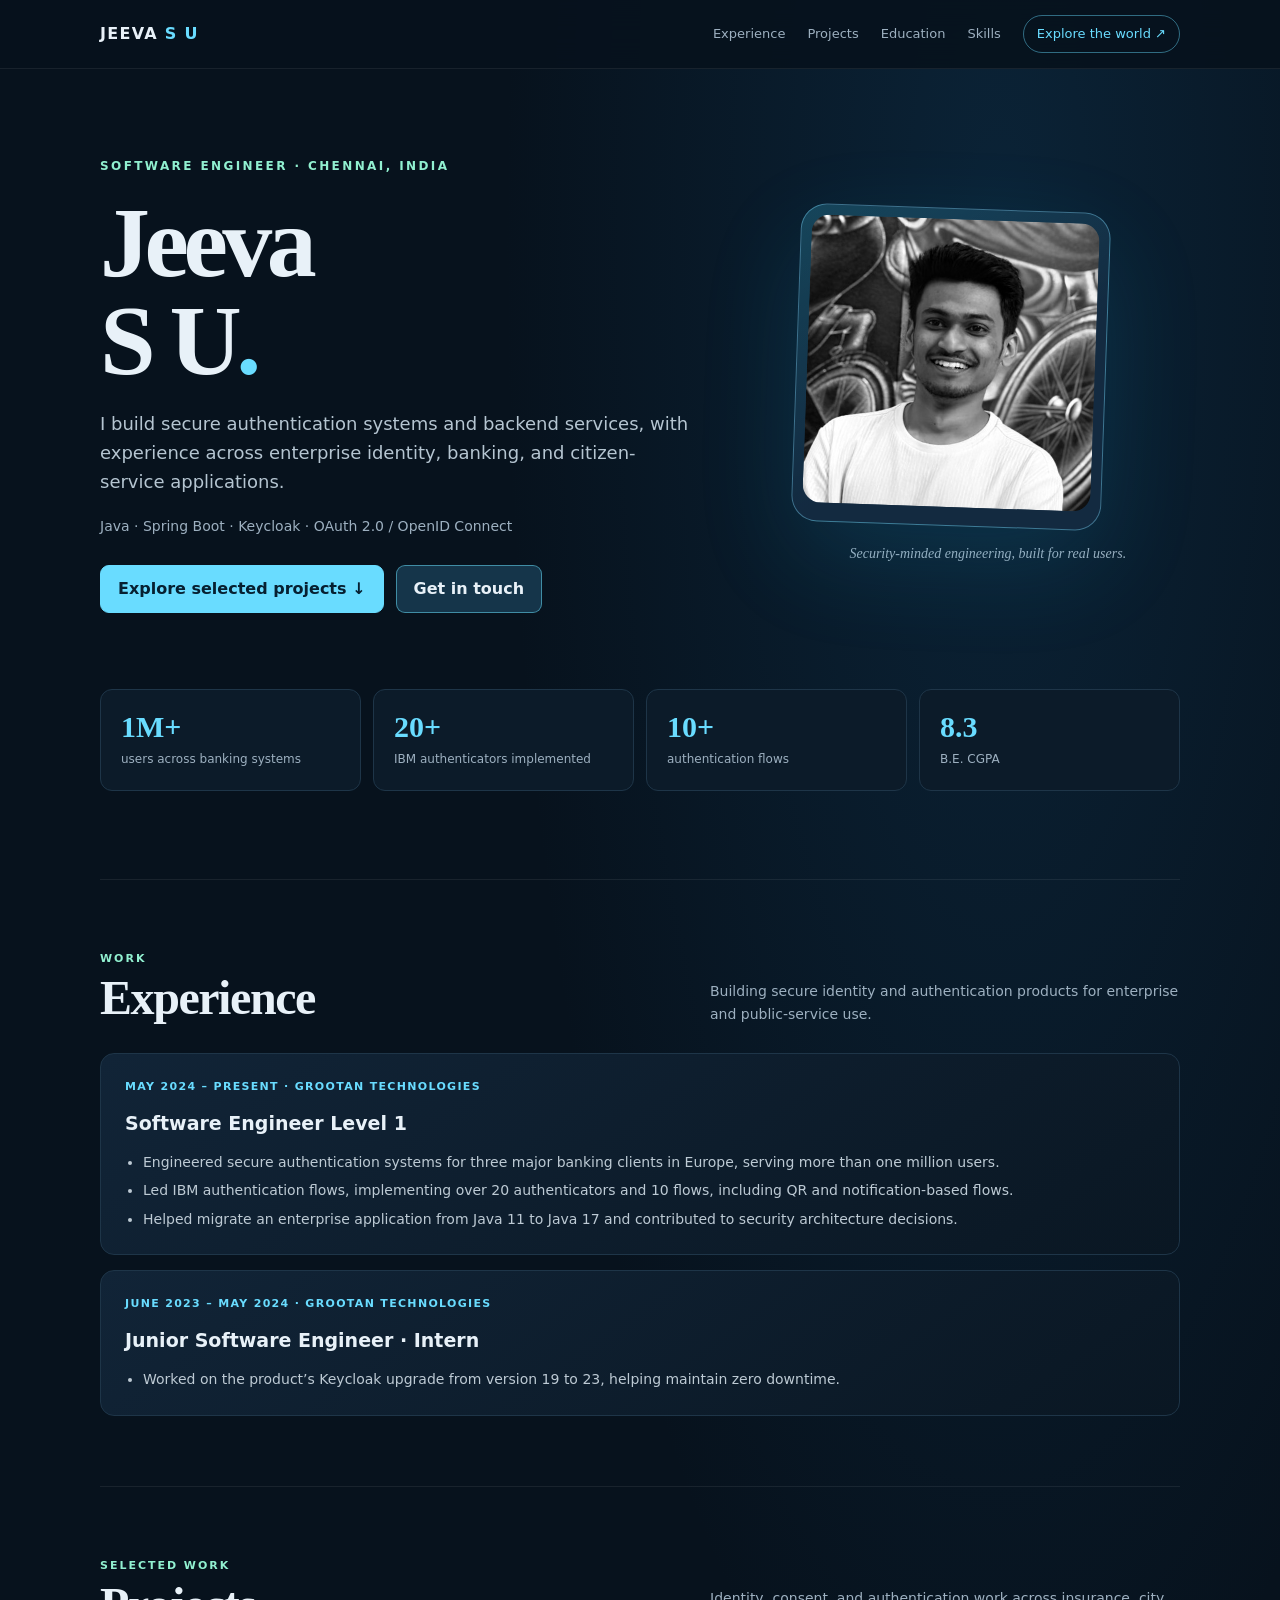
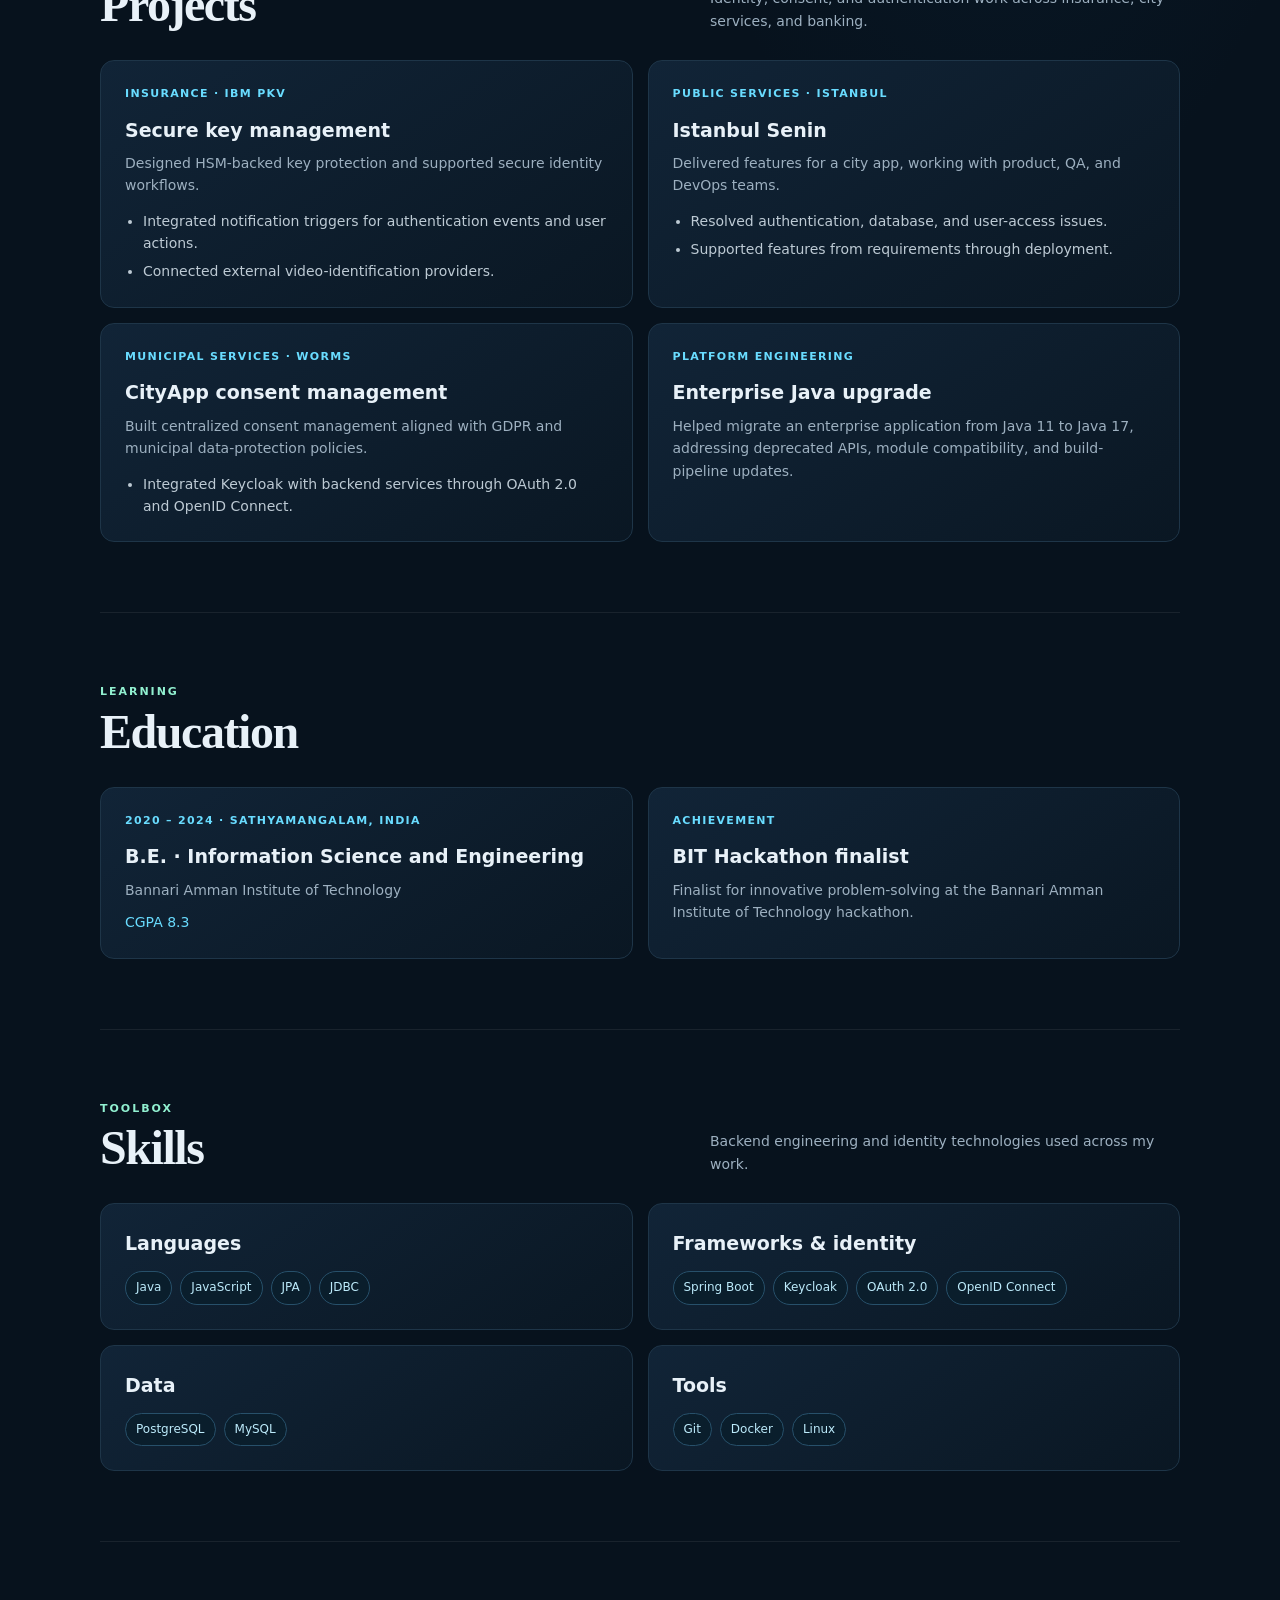
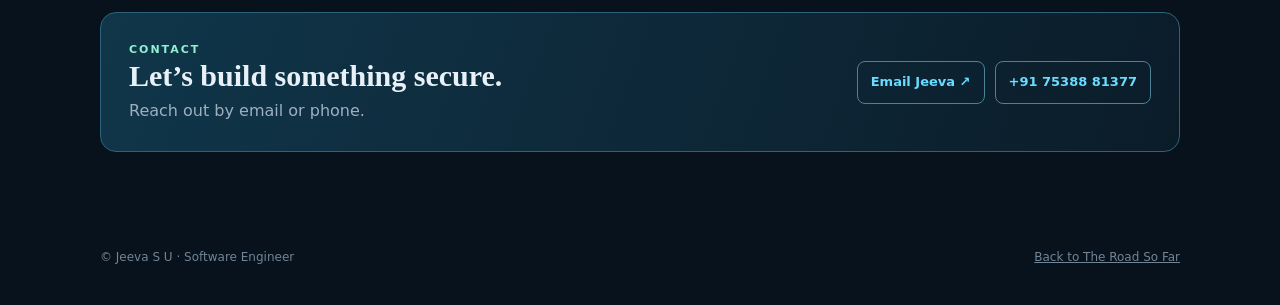
==== portfolio/index.html @ 40c274bf "Add standalone portfolio route" ====
<!doctype html>
<html lang="en">
<head>
  <meta charset="utf-8">
  <meta name="viewport" content="width=device-width, initial-scale=1">
  <meta name="theme-color" content="#07121d">
  <meta name="description" content="Jeeva S U — Software Engineer focused on secure authentication, identity and backend systems.">
  <title>Jeeva S U · Software Engineer</title>
  <style>
    :root{color-scheme:dark;--bg:#07121d;--panel:#0d1c2a;--line:#1e3548;--text:#e8f1f8;--muted:#9db0c0;--cyan:#69dcff;--mint:#91f0d0;--serif:Georgia,'Times New Roman',serif;--sans:Inter,ui-sans-serif,system-ui,-apple-system,BlinkMacSystemFont,'Segoe UI',sans-serif}
    *{box-sizing:border-box}html{scroll-behavior:smooth}body{margin:0;background:radial-gradient(ellipse at 78% 7%,#12456a55,transparent 35%),var(--bg);color:var(--text);font-family:var(--sans);line-height:1.6}a{color:inherit}a:focus-visible{outline:3px solid var(--mint);outline-offset:4px}.wrap{width:min(1080px,calc(100% - 40px));margin:auto}
    .top{position:sticky;top:0;z-index:5;background:#07121de8;border-bottom:1px solid #ffffff12;backdrop-filter:blur(16px)}.nav{height:68px;display:flex;align-items:center;justify-content:space-between;gap:20px}.brand{font-weight:800;letter-spacing:.08em;text-decoration:none}.brand span{color:var(--cyan)}.navlinks{display:flex;gap:22px;align-items:center}.navlinks a{font-size:13px;color:var(--muted);text-decoration:none}.navlinks a:hover{color:var(--cyan)}.worldLink{padding:8px 13px;border:1px solid #61d3f577;border-radius:999px;color:var(--cyan)!important}
    .hero{min-height:620px;display:grid;grid-template-columns:1.25fr .75fr;align-items:center;gap:55px;padding:82px 0 70px}.eyebrow{font-size:12px;font-weight:800;letter-spacing:.2em;text-transform:uppercase;color:var(--mint)}h1{font:700 clamp(54px,9vw,100px)/.98 var(--serif);letter-spacing:-.055em;margin:18px 0 20px}.hero p{max-width:600px;color:#b5c5d1;font-size:18px}.hero .subline{color:var(--muted);font-size:14px}.actions{display:flex;gap:12px;flex-wrap:wrap;margin-top:28px}.button{display:inline-flex;align-items:center;justify-content:center;min-height:46px;padding:10px 17px;border:1px solid #66d9f688;border-radius:9px;background:#15354a;color:var(--text);font-weight:750;text-decoration:none}.button.primary{background:var(--cyan);color:#062031;border-color:var(--cyan)}.button:hover{filter:brightness(1.12)}.portrait{width:min(310px,76vw);aspect-ratio:1;border:1px solid #7ddcff66;border-radius:26px;padding:10px;justify-self:center;transform:rotate(2deg);background:linear-gradient(145deg,#43d8ff38,#132a40 60%);box-shadow:0 35px 100px #1ba7dc24}.portrait img{width:100%;height:100%;object-fit:cover;border-radius:18px;filter:saturate(.85)}.portraitNote{margin-top:20px;text-align:center;color:var(--muted);font:italic 14px var(--serif)}
    .stats{display:grid;grid-template-columns:repeat(4,1fr);gap:12px;margin:0 auto 88px}.stat{padding:19px 20px;background:#0c1b29;border:1px solid var(--line);border-radius:12px}.stat strong{display:block;color:var(--cyan);font:700 30px/1.2 var(--serif)}.stat span{font-size:12px;color:var(--muted)}section{padding:70px 0;border-top:1px solid #ffffff12}.sectionHead{display:flex;align-items:end;justify-content:space-between;gap:20px;margin-bottom:28px}.kicker{color:var(--mint);font-size:11px;font-weight:800;letter-spacing:.18em;text-transform:uppercase}.sectionHead h2{margin:5px 0 0;font:700 clamp(32px,5vw,48px)/1.1 var(--serif);letter-spacing:-.03em}.sectionHead p{max-width:470px;margin:0;color:var(--muted);font-size:14px}.grid{display:grid;grid-template-columns:repeat(2,1fr);gap:15px}.card{padding:24px;background:linear-gradient(145deg,#112437,#0a1723);border:1px solid var(--line);border-radius:14px}.card h3{margin:0 0 7px;font-size:19px}.card p{margin:0;color:var(--muted);font-size:14px}.card small{display:block;margin-bottom:12px;color:var(--cyan);font-size:11px;font-weight:800;letter-spacing:.12em;text-transform:uppercase}.card ul{padding-left:18px;margin:13px 0 0;color:#bdcad4;font-size:14px}.card li+li{margin-top:6px}.timeline{display:grid;gap:15px}.wide{grid-column:1/-1}.skills{display:grid;grid-template-columns:repeat(2,1fr);gap:15px}.chips{display:flex;flex-wrap:wrap;gap:8px;margin-top:13px}.chips span{padding:6px 10px;border:1px solid #27506a;background:#0a1e2c;border-radius:999px;color:#bceafa;font-size:12px}.contactBox{display:flex;align-items:center;justify-content:space-between;gap:24px;padding:28px;background:linear-gradient(110deg,#10364a,#0b1c29);border:1px solid #2d627a;border-radius:16px}.contactBox h3{margin:0;font:700 30px var(--serif)}.contactBox p{margin:5px 0 0;color:var(--muted)}.contactLinks{display:flex;gap:10px;flex-wrap:wrap}.contactLinks a{padding:10px 13px;border:1px solid #4a8296;border-radius:8px;text-decoration:none;color:var(--cyan);font-size:13px;font-weight:700}.footer{padding:26px 0 38px;color:#718596;font-size:12px}.footer .wrap{display:flex;justify-content:space-between;gap:15px}
    @media(max-width:760px){.nav{height:auto;min-height:62px;align-items:flex-start;padding:15px 0}.navlinks{justify-content:flex-end;gap:10px;flex-wrap:wrap}.navlinks a{font-size:11px}.navlinks a:not(.worldLink){display:none}.hero{min-height:auto;grid-template-columns:1fr;gap:28px;padding:70px 0 48px}.heroText{order:1}.portrait{order:0;width:min(190px,55vw);justify-self:start}.hero p{font-size:16px}.stats{grid-template-columns:repeat(2,1fr);margin-bottom:35px}.sectionHead{display:block}.sectionHead p{margin-top:12px}.grid,.skills{grid-template-columns:1fr}.wide{grid-column:auto}.contactBox{display:block}.contactLinks{margin-top:20px}.footer .wrap{display:block}.footer span{display:block;margin-top:7px}}
    @media(prefers-reduced-motion:reduce){html{scroll-behavior:auto}}
  </style>
</head>
<body>
  <header class="top"><nav class="nav wrap" aria-label="Main navigation">
    <a class="brand" href="#top">JEEVA <span>S U</span></a>
    <div class="navlinks"><a href="#experience">Experience</a><a href="#projects">Projects</a><a href="#education">Education</a><a href="#skills">Skills</a><a class="worldLink" href="../">Explore the world ↗</a></div>
  </nav></header>
  <main id="top" class="wrap">
    <section class="hero" style="border:0">
      <div class="heroText">
        <div class="eyebrow">Software Engineer · Chennai, India</div>
        <h1>Jeeva<br>S U<span style="color:var(--cyan)">.</span></h1>
        <p>I build secure authentication systems and backend services, with experience across enterprise identity, banking, and citizen-service applications.</p>
        <p class="subline">Java · Spring Boot · Keycloak · OAuth 2.0 / OpenID Connect</p>
        <div class="actions"><a class="button primary" href="#projects">Explore selected projects ↓</a><a class="button" href="mailto:jeev102003@gmail.com">Get in touch</a></div>
      </div>
      <div><div class="portrait"><img src="../assets/me.jpg" alt="Portrait of Jeeva S U"></div><div class="portraitNote">Security-minded engineering, built for real users.</div></div>
    </section>
    <div class="stats" aria-label="Career highlights">
      <div class="stat"><strong>1M+</strong><span>users across banking systems</span></div>
      <div class="stat"><strong>20+</strong><span>IBM authenticators implemented</span></div>
      <div class="stat"><strong>10+</strong><span>authentication flows</span></div>
      <div class="stat"><strong>8.3</strong><span>B.E. CGPA</span></div>
    </div>

    <section id="experience">
      <div class="sectionHead"><div><div class="kicker">Work</div><h2>Experience</h2></div><p>Building secure identity and authentication products for enterprise and public-service use.</p></div>
      <div class="timeline">
        <article class="card"><small>May 2024 – Present · Grootan Technologies</small><h3>Software Engineer Level 1</h3><ul>
          <li>Engineered secure authentication systems for three major banking clients in Europe, serving more than one million users.</li>
          <li>Led IBM authentication flows, implementing over 20 authenticators and 10 flows, including QR and notification-based flows.</li>
          <li>Helped migrate an enterprise application from Java 11 to Java 17 and contributed to security architecture decisions.</li>
        </ul></article>
        <article class="card"><small>June 2023 – May 2024 · Grootan Technologies</small><h3>Junior Software Engineer · Intern</h3><ul><li>Worked on the product’s Keycloak upgrade from version 19 to 23, helping maintain zero downtime.</li></ul></article>
      </div>
    </section>

    <section id="projects">
      <div class="sectionHead"><div><div class="kicker">Selected work</div><h2>Projects</h2></div><p>Identity, consent, and authentication work across insurance, city services, and banking.</p></div>
      <div class="grid">
        <article class="card"><small>Insurance · IBM PKV</small><h3>Secure key management</h3><p>Designed HSM-backed key protection and supported secure identity workflows.</p><ul><li>Integrated notification triggers for authentication events and user actions.</li><li>Connected external video-identification providers.</li></ul></article>
        <article class="card"><small>Public services · Istanbul</small><h3>Istanbul Senin</h3><p>Delivered features for a city app, working with product, QA, and DevOps teams.</p><ul><li>Resolved authentication, database, and user-access issues.</li><li>Supported features from requirements through deployment.</li></ul></article>
        <article class="card"><small>Municipal services · Worms</small><h3>CityApp consent management</h3><p>Built centralized consent management aligned with GDPR and municipal data-protection policies.</p><ul><li>Integrated Keycloak with backend services through OAuth 2.0 and OpenID Connect.</li></ul></article>
        <article class="card"><small>Platform engineering</small><h3>Enterprise Java upgrade</h3><p>Helped migrate an enterprise application from Java 11 to Java 17, addressing deprecated APIs, module compatibility, and build-pipeline updates.</p></article>
      </div>
    </section>

    <section id="education">
      <div class="sectionHead"><div><div class="kicker">Learning</div><h2>Education</h2></div></div>
      <div class="grid">
        <article class="card"><small>2020 – 2024 · Sathyamangalam, India</small><h3>B.E. · Information Science and Engineering</h3><p>Bannari Amman Institute of Technology</p><p style="margin-top:10px;color:var(--cyan)">CGPA 8.3</p></article>
        <article class="card"><small>Achievement</small><h3>BIT Hackathon finalist</h3><p>Finalist for innovative problem-solving at the Bannari Amman Institute of Technology hackathon.</p></article>
      </div>
    </section>

    <section id="skills">
      <div class="sectionHead"><div><div class="kicker">Toolbox</div><h2>Skills</h2></div><p>Backend engineering and identity technologies used across my work.</p></div>
      <div class="skills">
        <article class="card"><h3>Languages</h3><div class="chips"><span>Java</span><span>JavaScript</span><span>JPA</span><span>JDBC</span></div></article>
        <article class="card"><h3>Frameworks & identity</h3><div class="chips"><span>Spring Boot</span><span>Keycloak</span><span>OAuth 2.0</span><span>OpenID Connect</span></div></article>
        <article class="card"><h3>Data</h3><div class="chips"><span>PostgreSQL</span><span>MySQL</span></div></article>
        <article class="card"><h3>Tools</h3><div class="chips"><span>Git</span><span>Docker</span><span>Linux</span></div></article>
      </div>
    </section>

    <section id="contact">
      <div class="contactBox"><div><div class="kicker">Contact</div><h3>Let’s build something secure.</h3><p>Reach out by email or phone.</p></div><div class="contactLinks"><a href="mailto:jeev102003@gmail.com">Email Jeeva ↗</a><a href="tel:+917538881377">+91 75388 81377</a></div></div>
    </section>
  </main>
  <footer class="footer"><div class="wrap"><span>© Jeeva S U · Software Engineer</span><span><a href="../">Back to The Road So Far</a></span></div></footer>
</body>
</html>
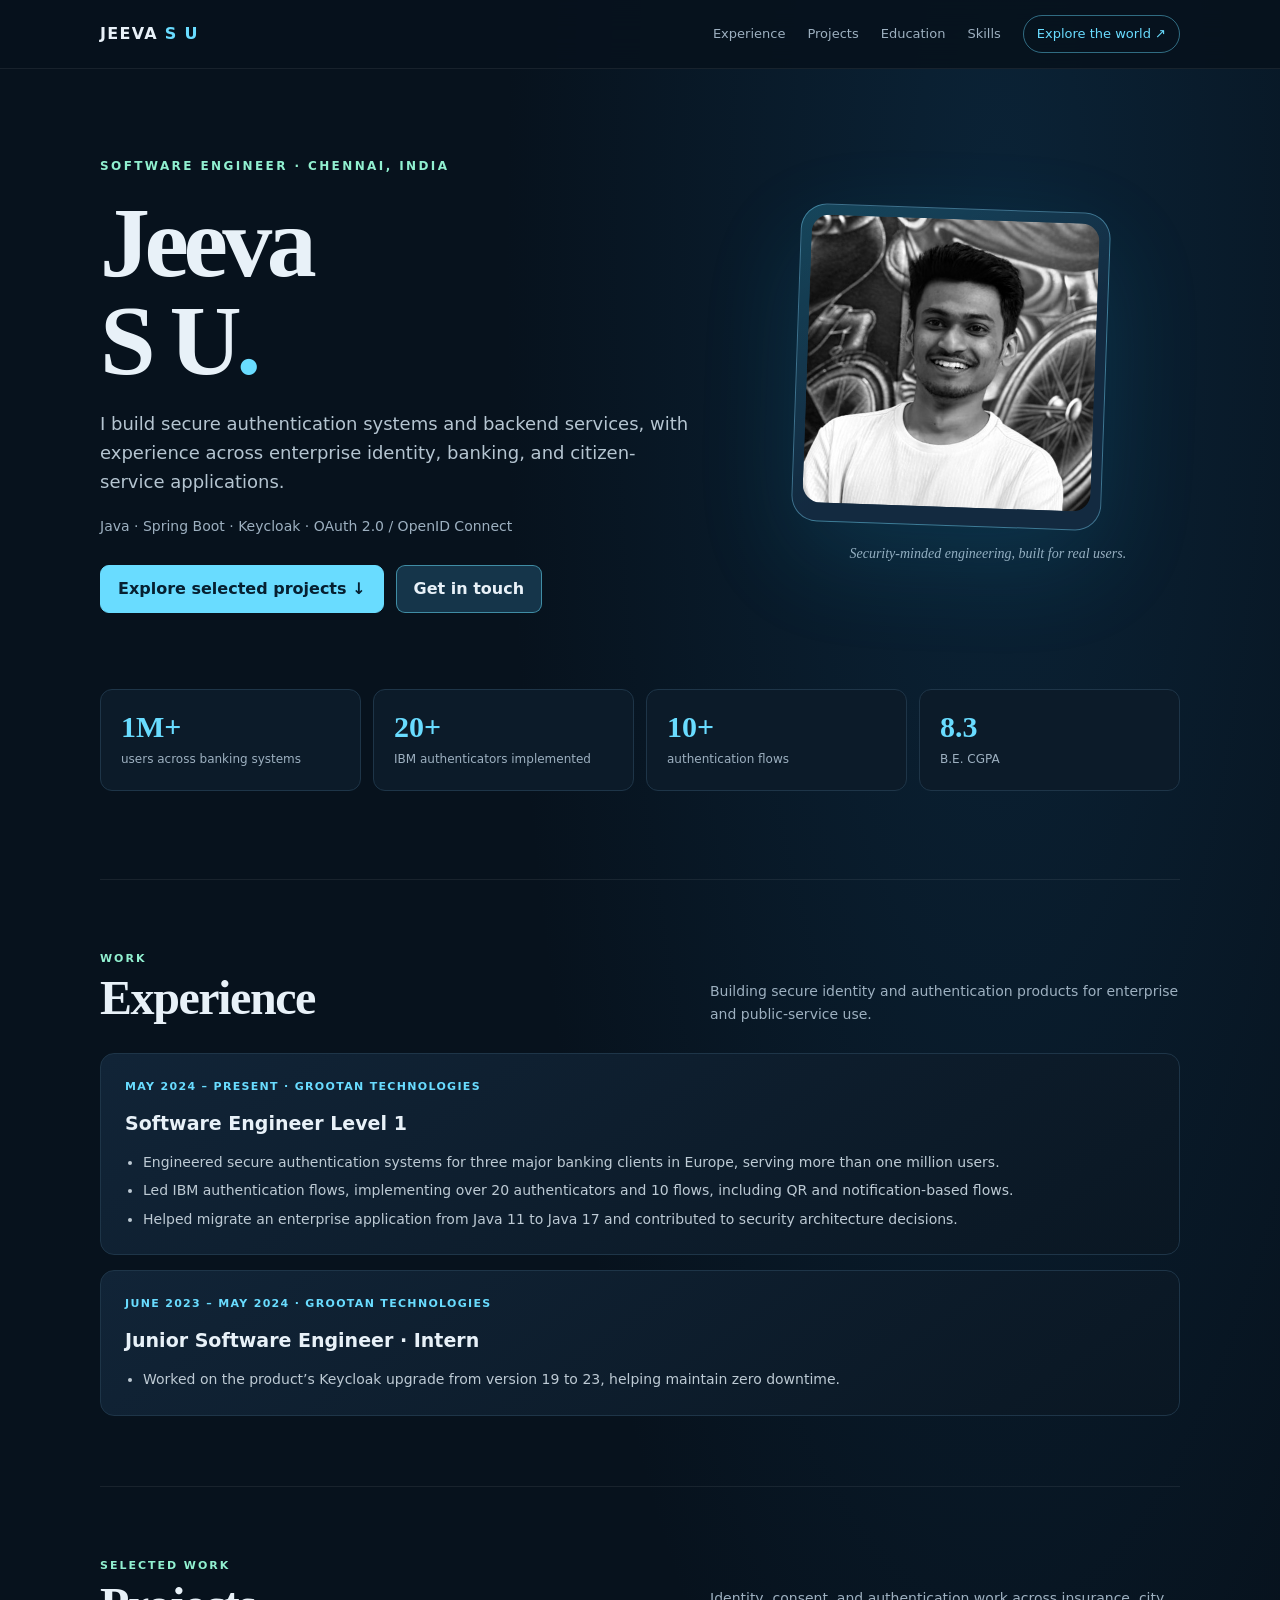
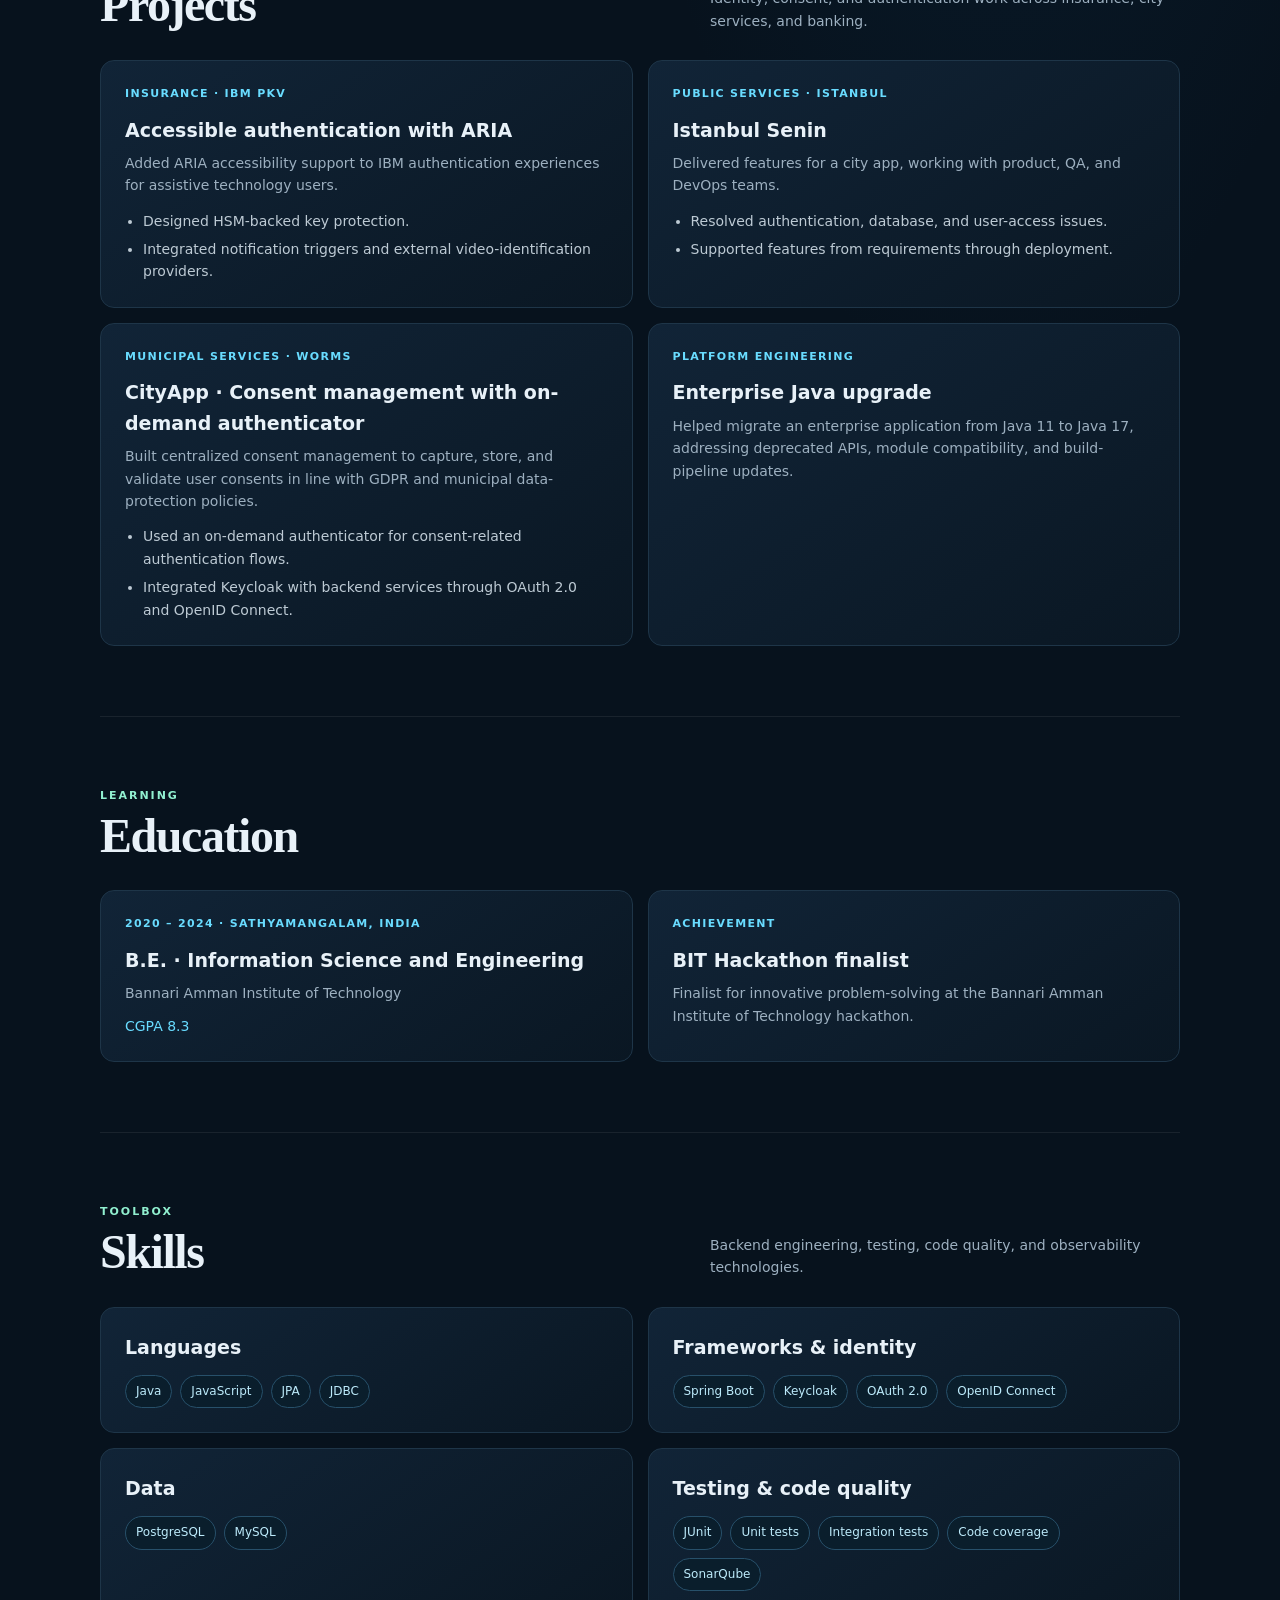
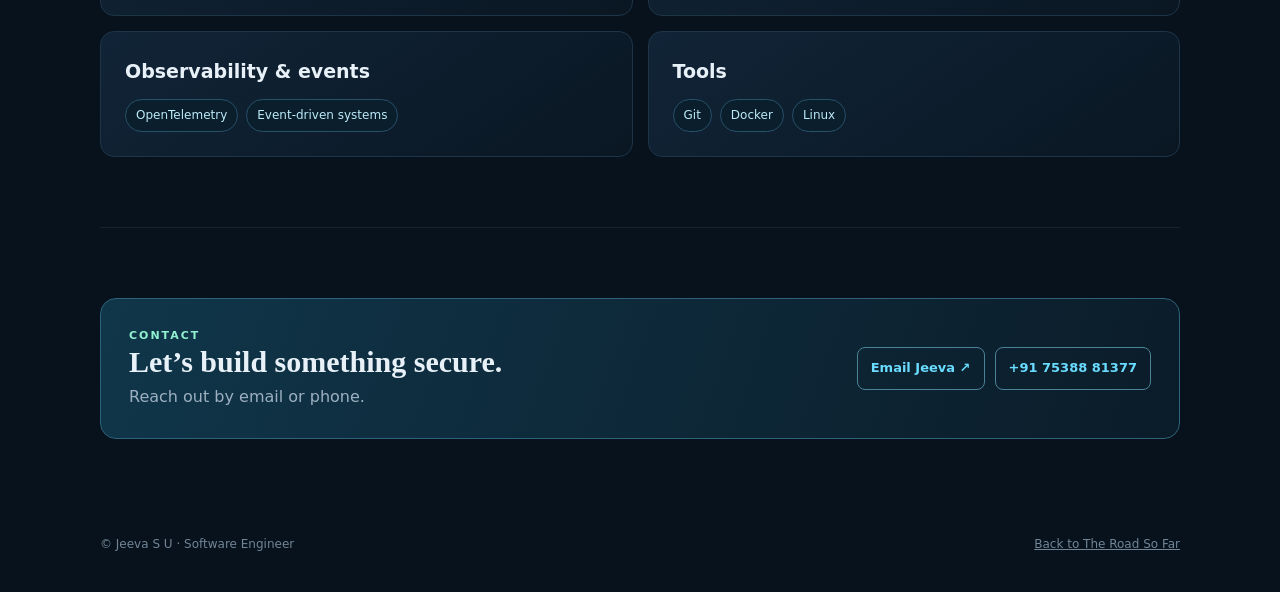
==== commit da168681: "Add testing and observability portfolio skills" ====
--- a/portfolio/index.html
+++ b/portfolio/index.html
@@ -54,9 +54,9 @@
     <section id="projects">
       <div class="sectionHead"><div><div class="kicker">Selected work</div><h2>Projects</h2></div><p>Identity, consent, and authentication work across insurance, city services, and banking.</p></div>
       <div class="grid">
-        <article class="card"><small>Insurance · IBM PKV</small><h3>Secure key management</h3><p>Designed HSM-backed key protection and supported secure identity workflows.</p><ul><li>Integrated notification triggers for authentication events and user actions.</li><li>Connected external video-identification providers.</li></ul></article>
+        <article class="card"><small>Insurance · IBM PKV</small><h3>Accessible authentication with ARIA</h3><p>Added ARIA accessibility support to IBM authentication experiences for assistive technology users.</p><ul><li>Designed HSM-backed key protection.</li><li>Integrated notification triggers and external video-identification providers.</li></ul></article>
         <article class="card"><small>Public services · Istanbul</small><h3>Istanbul Senin</h3><p>Delivered features for a city app, working with product, QA, and DevOps teams.</p><ul><li>Resolved authentication, database, and user-access issues.</li><li>Supported features from requirements through deployment.</li></ul></article>
-        <article class="card"><small>Municipal services · Worms</small><h3>CityApp consent management</h3><p>Built centralized consent management aligned with GDPR and municipal data-protection policies.</p><ul><li>Integrated Keycloak with backend services through OAuth 2.0 and OpenID Connect.</li></ul></article>
+        <article class="card"><small>Municipal services · Worms</small><h3>CityApp · Consent management with on-demand authenticator</h3><p>Built centralized consent management to capture, store, and validate user consents in line with GDPR and municipal data-protection policies.</p><ul><li>Used an on-demand authenticator for consent-related authentication flows.</li><li>Integrated Keycloak with backend services through OAuth 2.0 and OpenID Connect.</li></ul></article>
         <article class="card"><small>Platform engineering</small><h3>Enterprise Java upgrade</h3><p>Helped migrate an enterprise application from Java 11 to Java 17, addressing deprecated APIs, module compatibility, and build-pipeline updates.</p></article>
       </div>
     </section>
@@ -70,11 +70,13 @@
     </section>
 
     <section id="skills">
-      <div class="sectionHead"><div><div class="kicker">Toolbox</div><h2>Skills</h2></div><p>Backend engineering and identity technologies used across my work.</p></div>
+      <div class="sectionHead"><div><div class="kicker">Toolbox</div><h2>Skills</h2></div><p>Backend engineering, testing, code quality, and observability technologies.</p></div>
       <div class="skills">
         <article class="card"><h3>Languages</h3><div class="chips"><span>Java</span><span>JavaScript</span><span>JPA</span><span>JDBC</span></div></article>
         <article class="card"><h3>Frameworks & identity</h3><div class="chips"><span>Spring Boot</span><span>Keycloak</span><span>OAuth 2.0</span><span>OpenID Connect</span></div></article>
         <article class="card"><h3>Data</h3><div class="chips"><span>PostgreSQL</span><span>MySQL</span></div></article>
+        <article class="card"><h3>Testing & code quality</h3><div class="chips"><span>JUnit</span><span>Unit tests</span><span>Integration tests</span><span>Code coverage</span><span>SonarQube</span></div></article>
+        <article class="card"><h3>Observability & events</h3><div class="chips"><span>OpenTelemetry</span><span>Event-driven systems</span></div></article>
         <article class="card"><h3>Tools</h3><div class="chips"><span>Git</span><span>Docker</span><span>Linux</span></div></article>
       </div>
     </section>
